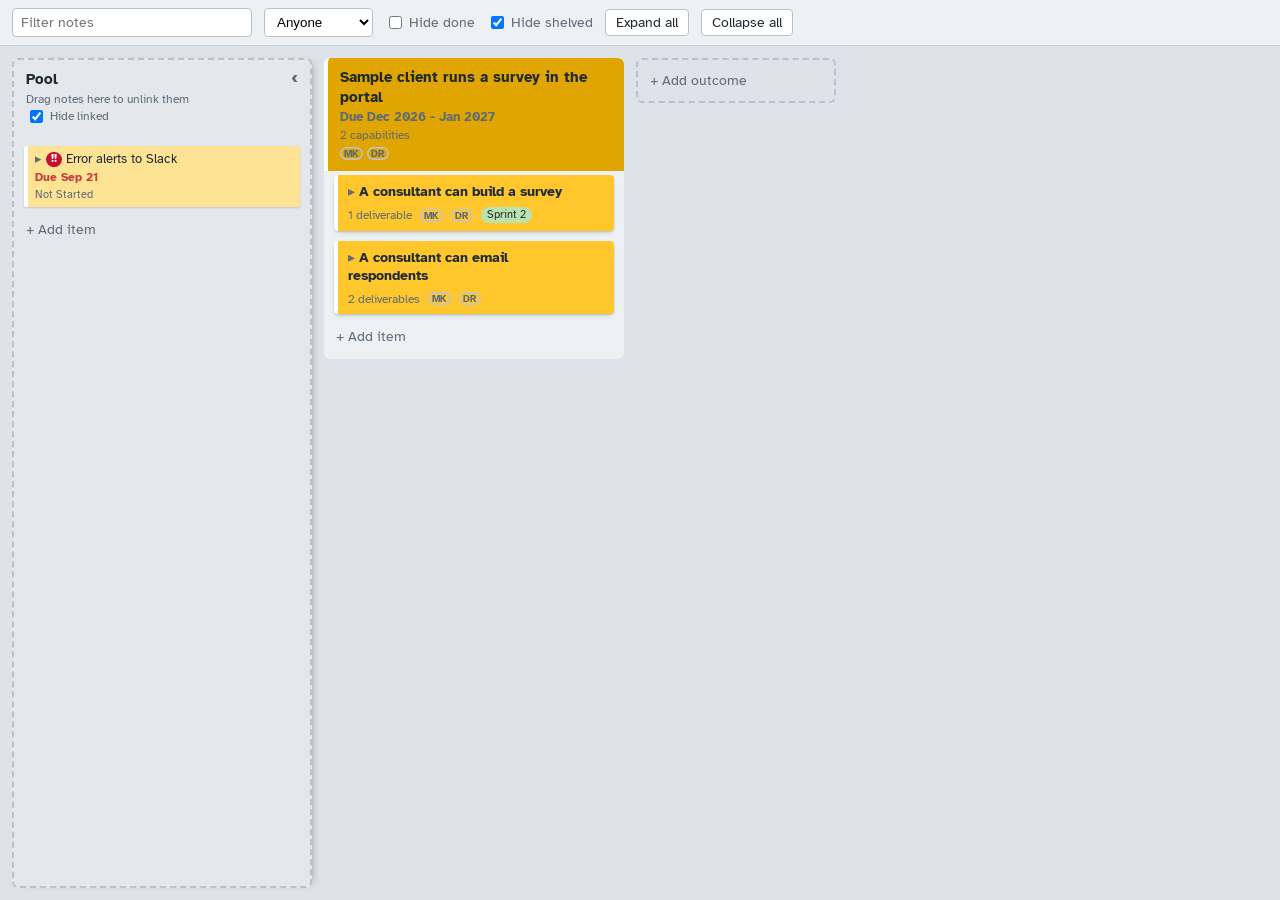
==== outcome-board-dev/index.html @ 43835d72 "renamed dev directory" ====
<!doctype html>
<html lang="en">
  <head>
    <meta charset="utf-8" />
    <meta name="viewport" content="width=device-width, initial-scale=1" />
    <title>Link board</title>
    <link rel="preconnect" href="https://fonts.googleapis.com" />
    <link
      rel="stylesheet"
      href="https://fonts.googleapis.com/css2?family=Atkinson+Hyperlegible:ital,wght@0,400;0,700;1,400&display=swap"
    />
    <link rel="stylesheet" href="style.css" />
    <script src="https://docs.getgrist.com/grist-plugin-api.js"></script>
  </head>
  <body>
    <header class="toolbar">
      <input
        id="search"
        type="search"
        placeholder="Filter notes"
        aria-label="Filter notes"
      />
      <select id="who" aria-label="Show what someone is on">
        <option value="">Anyone</option>
      </select>
      <label class="toggle"
        ><input id="hideDone" type="checkbox" /> Hide done</label
      >
      <label class="toggle" title="Hide tabled and archived items"
        ><input id="hideShelved" type="checkbox" checked /> Hide shelved</label
      >
      <button id="expandAll" type="button">Expand all</button>
      <button id="collapseAll" type="button">Collapse all</button>
      <span id="status" class="status" role="status" aria-live="polite"></span>
    </header>
    <main id="board" class="board" tabindex="-1"></main>
    <aside id="pane" class="pane" hidden></aside>
    <div id="toast" class="toast" role="status" aria-live="polite"></div>
    <script src="mock.js"></script>
    <script type="module" src="board.js"></script>
    <!-- index.html?test runs the tests (see test.js) -->
    <script type="module">
      if (new URLSearchParams(location.search).has("test")) import("./test.js");
    </script>
  </body>
</html>
---- outcome-board-dev/style.css ----
:root {
  /* !important: grist-plugin-api.js sets color-scheme inline to match the Grist theme, which
     turns unstyled inputs dark gray; the widget's colors are all light. */
  color-scheme: light !important;
  --board: #dde3e8;
  --lane: #eef1f4;
  --ink: #1f2a33;
  --muted: #5c6b78;
  /* card backgrounds ramp by level so they're told apart: dark yellow (outcome) to white (task) */
  --card-o: #e0a500;
  --card-c: #ffc72c;
  --card-d: #ffe395;
  --card-t: #ffffff;
  --card-edge: #d5dbe0;
  --chip: #e8ecf0;
  --select: #2b6cb0;
  --danger: #c63c3c;
  /* item statuses, white (not started) to dark blue (done) */
  --st-not-started: #ffffff;
  --st-progress: #7fd6e3;
  --st-review: #00aec7;
  --st-done: #00587c;
  --urgent: #c8102e;
  font-family: "Atkinson Hyperlegible", "Segoe UI", system-ui, sans-serif;
  font-size: 14px;
  color: var(--ink);
}
* {
  box-sizing: border-box;
}
body {
  margin: 0;
  height: 100vh;
  display: flex;
  flex-direction: column;
  background: var(--board);
  overflow: hidden;
}
button,
input {
  font: inherit;
  color: inherit;
}

.toolbar {
  display: flex;
  flex-wrap: wrap;
  gap: 8px 12px;
  align-items: center;
  padding: 8px 12px;
  background: var(--lane);
  border-bottom: 1px solid #c9d1d8;
}
.toolbar input[type="search"],
.toolbar select {
  padding: 5px 8px;
  border: 1px solid #b8c2cb;
  border-radius: 4px;
  background: #fff;
}
.toolbar input[type="search"] {
  width: 240px;
}
.toolbar button {
  padding: 4px 10px;
  border: 1px solid #b8c2cb;
  border-radius: 4px;
  background: #fff;
  cursor: pointer;
}
.toggle {
  display: flex;
  gap: 4px;
  align-items: center;
  color: var(--muted);
}
.status {
  margin-left: auto;
  color: var(--muted);
}

.board {
  flex: 1;
  transition: margin-right 0.15s;
  display: flex;
  gap: 12px;
  padding: 12px;
  overflow-x: auto;
  align-items: flex-start;
  outline: none;
}
.lane {
  flex: 0 0 300px;
  max-height: 100%;
  display: flex;
  flex-direction: column;
  background: var(--lane);
  border-radius: 6px;
}
.lane.unlinked {
  background: #e4e8ec;
  border: 2px dashed #b8c2cb;
  position: sticky; /* the pool stays put while the other lists scroll sideways */
  left: 0;
  z-index: 1;
  align-self: stretch; /* full height, so nothing shows under it */
  box-shadow:
    -12px 0 0 var(--board),
    6px 0 8px -6px rgba(0, 0, 0, 0.3); /* the first covers the board's left margin */
}
.lane-head {
  padding: 10px 12px 8px;
  font-size: 15px;
  font-weight: 700;
  line-height: 1.3;
  cursor: pointer;
  border-radius: 6px 6px 0 0;
}
/* the pool's collapse button (at the pool's top right: the pool is position: sticky), and the strip
   it collapses to (view.js poolHTML) */
.pool-x {
  position: absolute;
  top: 6px;
  right: 6px;
  border: none;
  background: none;
  color: var(--muted);
  font-size: 18px;
  line-height: 1;
  padding: 2px 6px;
  border-radius: 3px;
  cursor: pointer;
}
.pool-x:hover {
  background: rgba(0, 0, 0, 0.08);
}
.lane.unlinked.closed {
  flex-basis: 36px;
}
.lane.unlinked.closed > .lane-head {
  flex: 1;
  display: flex;
  flex-direction: column;
  align-items: center;
  gap: 6px;
  padding: 8px 0;
  color: var(--muted);
  font-size: 16px;
}
.lane.unlinked.closed .name {
  writing-mode: vertical-rl;
  font-size: 14px;
}
.lane-head .sub {
  display: block;
  font-weight: 400;
  color: var(--muted);
  font-size: 12px;
  margin-top: 2px;
}
.lane-body {
  flex: 1;
  overflow-y: auto;
  padding: 4px 10px 10px;
  min-height: 60px;
  display: flex;
  flex-direction: column;
  gap: 10px;
}
.lane-body > * {
  flex-shrink: 0; /* a long list scrolls; its notes never squash (and overlap) */
}
.add {
  border: none;
  background: none;
  color: var(--muted);
  text-align: left;
  padding: 4px 2px;
  cursor: pointer;
}
.add:hover {
  color: var(--ink);
}
.add-lane {
  flex: 0 0 200px;
  padding: 12px;
  border: 2px dashed #b8c2cb;
  border-radius: 6px;
  background: none;
  color: var(--muted);
  cursor: pointer;
  text-align: left;
}

/* Item cards go down in size and weight with the level: outcome (a list header, or a card on the
   sprints page), capability (a card with a bold title), deliverable (a smaller note), task (a row).
   Their backgrounds ramp from dark yellow to white by level; what's under a card is indented along a
   guide line. */
.lane-head[data-type="O"][data-status] {
  background: var(--card-o);
}
.cap {
  position: relative;
  background: var(--card-c);
  border-radius: 4px;
  box-shadow:
    0 1px 2px rgba(0, 0, 0, 0.15),
    0 3px 6px -3px rgba(0, 0, 0, 0.2);
  padding: 8px 10px 8px;
  cursor: grab;
}
.cap .dels,
.cap .trows {
  margin-left: 6px;
  padding-left: 8px;
  border-left: 1px solid var(--card-edge);
}
.cap-title {
  font-weight: 700;
  line-height: 1.3;
  padding-right: 36px;
}
.meta {
  display: flex;
  flex-wrap: wrap;
  gap: 8px;
  margin-top: 6px;
  font-size: 12px;
  color: var(--muted);
  align-items: center;
}
.pill {
  font-size: 11px;
  padding: 0 6px;
  border-radius: 8px;
  background: rgba(0, 0, 0, 0.08);
}
.pill.ok {
  background: #cfeedd;
  color: #1d6b45;
}
/* a shelved item (Tabled or Archived), when shown */
.shelved {
  opacity: 0.55;
}
.pill.shelf {
  background: none;
  border: 1px dashed currentColor;
  font-style: italic;
}
.copies {
  position: absolute;
  top: 6px;
  right: 26px;
  font-size: 11px;
  font-weight: 700;
  color: var(--muted);
}
.x {
  position: absolute;
  top: 3px;
  right: 4px;
  width: 20px;
  height: 20px;
  border: none;
  background: none;
  color: var(--muted);
  cursor: pointer;
  border-radius: 3px;
  line-height: 1;
  opacity: 0;
}
.cap:hover > .x,
.del:hover > .x,
.task:hover > .x,
.cap:focus-within > .x {
  opacity: 1;
}
.x:hover {
  background: rgba(0, 0, 0, 0.1);
  color: var(--ink);
}
.chev {
  border: none;
  background: none;
  cursor: pointer;
  padding: 0 4px 0 0;
  color: var(--muted);
}
.dels {
  display: flex;
  flex-direction: column;
  gap: 5px;
  margin-top: 8px;
  min-height: 8px;
}
/* tasks linked directly to a capability or outcome (rows like the sprints page's) */
.trows {
  display: flex;
  flex-direction: column;
  gap: 4px;
  margin-top: 8px;
}

/* Deliverable small note */
.del {
  position: relative;
  background: var(--card-d);
  border-radius: 2px;
  padding: 5px 24px 5px 7px;
  font-size: 13px;
  line-height: 1.3;
  box-shadow: 0 1px 2px rgba(0, 0, 0, 0.15);
  cursor: pointer;
}
.del[data-status="Done"] {
  border-left-color: var(--st-done);
  color: var(--muted);
}
.del .meta {
  margin-top: 2px;
  font-size: 11px;
}
.del .copies {
  top: 4px;
  right: 22px;
}
.del.open {
  box-shadow: 0 0 0 2px var(--select);
}

/* Urgency (view.js urgHTML): ! for Elevated, !! for High, in a small round red chip before the name;
   blank = normal. A deeper red than the statuses' pale colors. */
.urgmark {
  display: inline-block;
  min-width: 1.45em;
  margin-right: 4px;
  padding: 0 4px;
  border-radius: 999px;
  background: var(--urgent);
  color: #fff;
  font-size: 0.85em;
  font-weight: 700;
  line-height: 1.35;
  text-align: center;
  vertical-align: 1px;
}
/* Status bar at the left of an item's card, note, or row, and of an outcome list's header (core.js
   statusOf: blank counts as Not Started); a sprint's progress bar stacks the same colors */
[data-status="Not Started"] {
  --st: var(--st-not-started);
}
[data-status="In Progress"] {
  --st: var(--st-progress);
}
[data-status="Review"] {
  --st: var(--st-review);
}
[data-status="Done"] {
  --st: var(--st-done);
}
.lane-head[data-status],
.ocard[data-status],
.cap[data-status],
.del[data-status],
.trow[data-status],
.task[data-status] {
  border-left: 4px solid var(--st);
}
.cap.open,
.lane-head.open {
  box-shadow: 0 0 0 2px var(--select);
}

.selected {
  outline: 2px solid var(--select);
  outline-offset: 2px;
}
.twin {
  outline: 2px dashed var(--select);
  outline-offset: 2px;
}

.selected {
  outline-offset: -2px;
}
.dragging {
  opacity: 0.4;
}
.lane-marker {
  flex: 0 0 4px;
  align-self: stretch;
  background: var(--select);
  border-radius: 2px;
  margin: 0 -8px;
}
.lane-head[data-drag] {
  cursor: grab;
}
.drop-marker {
  height: 3px;
  background: var(--select);
  border-radius: 2px;
  margin: -2px 0;
}
.drop-into {
  box-shadow: 0 0 0 2px var(--select) !important;
}
.hidden {
  display: none !important;
}

.pane[hidden] {
  display: none;
}
body.pane-open .board,
body.pane-open .toolbar {
  margin-right: 360px; /* keep clear of the side pane */
}
/* Task pane */
.pane {
  position: fixed;
  top: 0;
  right: 0;
  bottom: 0;
  width: 360px;
  background: #fff;
  border-left: 1px solid #c9d1d8;
  box-shadow: -6px 0 18px rgba(0, 0, 0, 0.12);
  display: flex;
  flex-direction: column;
}
.pane-head {
  padding: 14px 16px 10px;
  border-bottom: 1px solid #e3e7eb;
  position: relative;
}
.pane-head .x {
  opacity: 1;
  top: 10px;
  right: 10px;
}
textarea.title {
  display: block;
  width: calc(100% - 28px);
  font: inherit;
  font-size: 16px;
  font-weight: 700;
  line-height: 1.3;
  border: 1px solid transparent;
  border-radius: 4px;
  padding: 2px 4px;
  margin: 0 0 6px -5px;
  resize: none;
  overflow: hidden;
  background: transparent;
  color: var(--ink);
}
/* In-place naming: a new note (+ Add ...) or a renamed task */
textarea.draft {
  display: block;
  width: 100%;
  font: inherit;
  line-height: 1.3;
  border: 1px solid #b8c2cb;
  border-radius: 3px;
  padding: 2px 4px;
  background: #fff;
  resize: none;
  overflow: hidden;
  outline: none;
}
.cap > textarea.draft,
.lane-head textarea.draft {
  font-weight: 700;
}
.task textarea.draft {
  flex: 1;
}
textarea.title:hover {
  border-color: #d5dbe0;
}
textarea.title:focus {
  border-color: #b8c2cb;
  background: #fff;
  outline: none;
}
.kind {
  font-size: 11px;
  text-transform: uppercase;
  letter-spacing: 0.06em;
  color: var(--muted);
  margin-bottom: 2px;
}
.summary {
  font-size: 12px;
  color: var(--muted);
  margin-top: 6px;
  display: flex;
  gap: 6px;
}
.fields {
  display: grid;
  grid-template-columns: 1fr 1fr;
  gap: 10px 14px;
  margin-top: 12px;
}
.field {
  display: flex;
  flex-direction: column;
  gap: 2px;
  font-size: 12px;
  color: var(--muted);
}
.field input,
.field select {
  padding: 4px 6px;
  border: 1px solid #b8c2cb;
  border-radius: 4px;
  background: #fff;
  color: var(--ink);
  font-size: 13px;
}
/* a checklist task's urgency button: empty (normal), ! or !! (click to cycle) */
.urg {
  flex: 0 0 22px;
  height: 16px;
  margin-top: 1px;
  border: 1px solid #aab5bf;
  border-radius: 3px;
  background: #fff;
  cursor: pointer;
  padding: 0;
  font-size: 11px;
  font-weight: 700;
  line-height: 1;
}
.urg[data-u="Elevated"],
.urg[data-u="High"] {
  background: var(--urgent);
  border-color: var(--urgent);
  color: #fff;
}
.teff {
  width: 58px;
  padding: 1px 4px;
  border: 1px solid transparent;
  border-radius: 3px;
  font-size: 12px;
  background: transparent;
  color: var(--muted);
}
.task:hover .teff,
.teff:focus {
  border-color: #b8c2cb;
  background: #fff;
}
.task .name {
  flex: 1;
  cursor: pointer; /* opens the task's side pane */
}
.task .name:hover {
  text-decoration: underline;
}
.pane-note {
  font-size: 12px;
  color: var(--muted);
  white-space: pre-wrap;
  margin-top: 6px;
}
.chips {
  display: flex;
  flex-wrap: wrap;
  gap: 4px;
  margin-top: 6px;
}
.chip {
  font-size: 11px;
  background: var(--chip);
  padding: 1px 6px;
  border-radius: 3px;
}
.chip label {
  color: var(--muted);
  white-space: nowrap;
}
.chip [data-open] {
  border: none;
  background: none;
  padding: 0;
  font: inherit;
  color: inherit;
  cursor: pointer;
  text-align: left;
}
.chip [data-open]:hover {
  text-decoration: underline;
}
.chip input {
  margin: 0 1px 0 4px;
  vertical-align: -2px;
}
.trow .pill,
.task .pill {
  align-self: center; /* "optional" on a task row */
}
/* Sprint pills: one color per sprint; outlined = inherited from a parent */
.sp {
  display: inline-block;
  max-width: 10em;
  padding: 0 6px;
  border-radius: 8px;
  background: var(--sp);
  color: var(--ink);
  font-size: 11px;
  line-height: 16px;
  white-space: nowrap;
  overflow: hidden;
  text-overflow: ellipsis;
  vertical-align: middle;
}
.sp.via {
  background: none;
  box-shadow: inset 0 0 0 1.5px var(--sp);
  color: var(--muted);
}
.progress {
  display: flex;
  align-items: center;
  gap: 6px;
  margin-top: 4px;
  font-size: 12px;
  font-weight: 400;
  color: var(--muted);
}
.progress .bar {
  flex: 1;
  display: flex;
  height: 6px;
  border-radius: 3px;
  background: rgba(0, 0, 0, 0.08);
  overflow: hidden;
}
.progress .bar span {
  height: 100%;
  background: var(--st);
}
.lane-head .sp {
  margin: 4px 4px 0 0;
}
.sp-x {
  border: none;
  background: none;
  padding: 0 0 0 4px;
  color: inherit;
  cursor: pointer;
}
.sprints {
  display: flex;
  flex-wrap: wrap;
  gap: 6px;
  align-items: center;
  margin-top: 8px;
  font-size: 12px;
}
.sprints .label {
  color: var(--muted);
}
.sprints .sp {
  max-width: none;
}
.sprints textarea.draft {
  flex: 1;
  min-width: 10em;
  width: auto;
}
.sprints select {
  font: inherit;
}
.task {
  flex-wrap: wrap; /* the assign and sprint menus and pills drop to a second line when the row is full */
}
.task .name {
  flex: 1 1 8em;
}
/* initials of the people an item is assigned to */
.who {
  font-size: 10px;
  font-weight: 700;
  padding: 0 4px;
  border-radius: 8px;
  background: #bcc5ce; /* shows on every card color, white to dark yellow */
  color: var(--ink);
  align-self: center;
}
.who.via {
  background: none;
  box-shadow: inset 0 0 0 1.5px #bcc5ce;
  color: var(--muted);
}
.lane-head .who {
  margin-right: 4px;
}
.people {
  display: flex;
  gap: 12px;
  padding: 4px 0;
  color: var(--ink);
}
.field .people input {
  width: auto; /* checkboxes, not full-width text boxes */
  margin: 0 3px 0 0;
}
.tsprints {
  order: 1; /* after the trash button, so that stays on the first line */
  display: flex;
  flex-wrap: wrap;
  gap: 4px;
  align-items: center;
}
.task select {
  flex: none;
  max-width: 7.5em;
  font-size: 12px;
  border: 1px solid transparent;
  border-radius: 3px;
  background: transparent;
  color: var(--muted);
}
.task:hover select,
.task select:focus {
  border-color: #b8c2cb;
  background: #fff;
}
.tasks {
  flex: 1;
  overflow-y: auto;
  padding: 8px 10px;
  display: flex;
  flex-direction: column;
  gap: 2px;
}
.task {
  position: relative;
  display: flex;
  gap: 8px;
  align-items: flex-start;
  padding: 5px 26px 5px 6px;
  font-size: 13px;
  border-radius: 3px;
  cursor: grab;
}
.task:hover {
  background: #f2f4f6;
}
.task input {
  margin-top: 2px;
}
.task.done .name {
  text-decoration: line-through;
  color: var(--muted);
}
.task.hit {
  background: #d6e6f7; /* matches the filter */
}
.trash {
  flex: 0 0 18px;
  height: 18px;
  padding: 0;
  border: none;
  background: none;
  color: var(--muted);
  cursor: pointer;
  opacity: 0;
}
.task:hover > .trash,
.trash:focus {
  opacity: 1;
}
.trash:hover {
  color: var(--danger);
}
/* Delete: pane footer button and the inline confirmation (pane or task row) */
.pane-foot {
  margin-top: auto;
  padding: 8px 16px 12px;
  border-top: 1px solid #e3e7eb;
}
.danger-link {
  padding: 0;
  border: none;
  background: none;
  color: var(--danger);
  font-size: 13px;
  cursor: pointer;
}
.danger-link:hover {
  text-decoration: underline;
}
.confirm {
  flex: 1;
  display: flex;
  flex-wrap: wrap;
  gap: 6px;
  align-items: center;
}
.confirm span {
  flex-basis: 100%;
}
.confirm button {
  padding: 3px 10px;
  border: 1px solid #b8c2cb;
  border-radius: 4px;
  background: #fff;
  cursor: pointer;
}
.confirm button.danger {
  background: var(--danger);
  border-color: var(--danger);
  color: #fff;
}
.task .copies {
  top: 6px;
  right: 24px;
}
.pane form {
  padding: 10px;
  border-top: 1px solid #e3e7eb;
}
.pane form input {
  width: 100%;
  padding: 6px 8px;
  border: 1px solid #b8c2cb;
  border-radius: 4px;
}
.empty {
  color: var(--muted);
  padding: 8px 6px;
}

.toast {
  position: fixed;
  left: 50%;
  bottom: 16px;
  transform: translateX(-50%);
  background: var(--ink);
  color: #fff;
  padding: 8px 14px;
  border-radius: 4px;
  font-size: 13px;
  opacity: 0;
  pointer-events: none;
  transition: opacity 0.15s;
  max-width: 80vw;
}
.toast.show {
  opacity: 1;
}
:focus-visible {
  outline: 2px solid var(--select);
  outline-offset: 2px;
}
@media (prefers-reduced-motion: reduce) {
  .toast,
  .board {
    transition: none;
  }
}
.task .copies {
  position: static;
  font-size: 11px;
  font-weight: 700;
  color: var(--muted);
  margin-top: 2px;
}
.field {
  min-width: 0;
}
.field input,
.field select {
  width: 100%;
  min-width: 0;
}
.del:has(> .copies) {
  padding-right: 44px;
}
.metrics {
  display: flex;
  gap: 6px;
  margin-top: 3px;
  font-size: 12px;
  color: var(--muted);
}
.del .metrics {
  font-size: 11px;
  margin-top: 1px;
}
.metrics .dot {
  opacity: 0.6;
}

/* Sprints page */
.sprint .lane-head {
  border-top: 5px solid var(--sp);
}
.sprint .lane-body > .dels {
  margin-top: 0;
}
.sprint .cap .del > .x {
  display: none; /* inherited from the capability: take that out of the sprint instead */
}
.ocard:hover > .x,
.trow:hover > .x {
  opacity: 1;
}
.ocard,
.trow {
  position: relative;
  background: var(--card-o);
  border-radius: 3px;
  box-shadow: 0 1px 2px rgba(0, 0, 0, 0.15);
  cursor: pointer;
}
.ocard {
  padding: 9px 26px 9px 10px;
  font-size: 15px;
  font-weight: 700;
  line-height: 1.3;
}
.ocard .meta {
  font-weight: 400;
}
/* what an outcome card shows when it's open (view.js ocardHTML) */
.ocard .obody {
  display: flex;
  flex-direction: column;
  gap: 10px;
  margin-top: 8px;
  font-weight: 400;
}
.ocard.open,
.trow.open {
  box-shadow: 0 0 0 2px var(--select);
}
.trow {
  background: var(--card-t);
  display: flex;
  flex-wrap: wrap; /* when the row is narrow, what follows the name drops to a second line */
  gap: 2px 6px;
  align-items: flex-start;
  padding: 4px 26px 4px 7px;
  font-size: 12px;
}
.trow .name {
  flex: 1 1 8em;
}
.trow input {
  margin-top: 2px;
}
.trow.done .name {
  text-decoration: line-through;
  color: var(--muted);
}
/* "+ Add item" on a sprint: type chips over a name box */
.additem {
  display: flex;
  flex-direction: column;
  gap: 4px;
}
.type-chips {
  display: flex;
  flex-wrap: wrap;
  gap: 4px;
}
.type-chip {
  font: inherit;
  font-size: 11px;
  padding: 1px 8px;
  border: 1px solid #b8c2cb;
  border-radius: 10px;
  background: #fff;
  color: var(--muted);
  cursor: pointer;
}
.type-chip[aria-pressed="true"] {
  background: var(--select);
  border-color: var(--select);
  color: #fff;
}
.additem input {
  font: inherit;
  padding: 4px 6px;
  border: 1px solid #b8c2cb;
  border-radius: 3px;
}
/* when an item is due; red once overdue */
.due {
  white-space: nowrap;
}
.tsprints .due {
  font-size: 12px;
  color: var(--muted);
}
/* on its own line under the title of an outcome list, card, or note (and a sprint's dates) */
.lane-head > .due,
.lane-head > .dates,
.cap > .due,
.ocard > .due,
.del > .due {
  display: block;
  margin-top: 2px;
  font-size: 13px;
  font-weight: 700;
  color: var(--muted);
}
.del > .due {
  font-size: 12px;
}
.trow > .due {
  font-weight: 700;
  color: var(--muted);
}
.due.late {
  color: var(--danger);
  font-weight: 700;
}
/* the sprints page shows an item's sprints by the list it's in, so the notes don't repeat them */
.sprints-page #board .sp {
  display: none;
}

/* Dragging (view.js): the copy of the note that follows the pointer, and the pointer, which shows
   when the note can't be dropped where it is */
.ghost {
  position: fixed;
  top: 0;
  left: 0;
  z-index: 10;
  margin: 0;
  opacity: 0.85;
  pointer-events: none;
  box-shadow: 0 6px 18px rgba(0, 0, 0, 0.25);
}
.lane-head.ghost {
  background: var(--lane);
}
.drag-on,
.drag-on * {
  cursor: grabbing !important;
}
.drag-on.no-drop,
.drag-on.no-drop * {
  cursor: no-drop !important;
}
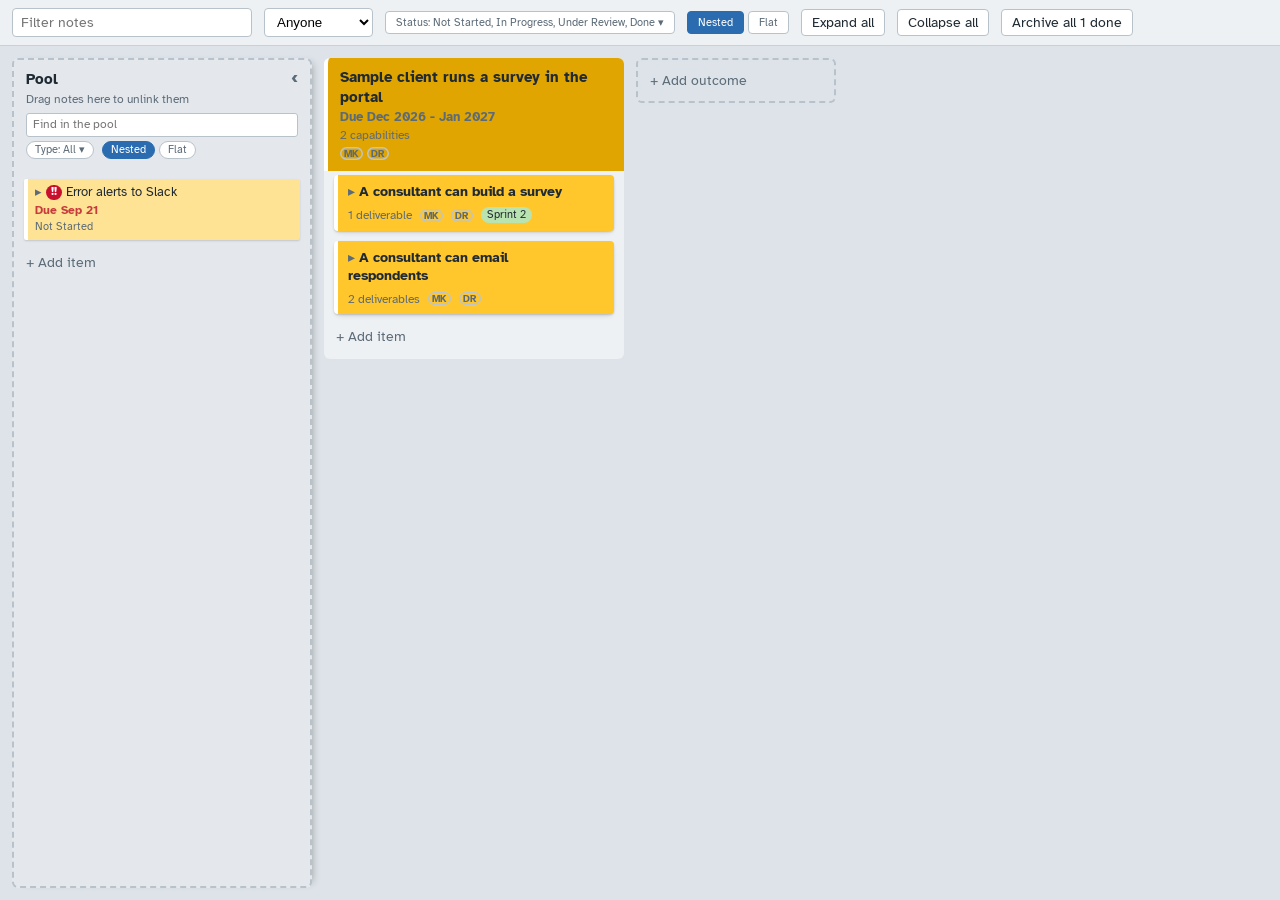
==== commit d851236b: "merge 'main' dir into 'dev' dir" ====
--- a/outcome-board-dev/index.html
+++ b/outcome-board-dev/index.html
@@ -23,14 +23,31 @@
       <select id="who" aria-label="Show what someone is on">
         <option value="">Anyone</option>
       </select>
-      <label class="toggle"
-        ><input id="hideDone" type="checkbox" /> Hide done</label
-      >
-      <label class="toggle" title="Hide tabled and archived items"
-        ><input id="hideShelved" type="checkbox" checked /> Hide shelved</label
-      >
+      <span id="statusMenu" data-hide="Dropped,Tabled,Paused,Archived"></span>
+      <span class="type-chips">
+        <button
+          type="button"
+          class="type-chip"
+          data-listview="nested"
+          aria-pressed="true"
+          title="Each list shows its cards, with what's under them"
+        >
+          Nested
+        </button>
+        <button
+          type="button"
+          class="type-chip"
+          data-listview="flat"
+          aria-pressed="false"
+          title="Each list shows everything under it that the filters let through, each on its own"
+        >
+          Flat
+        </button>
+      </span>
       <button id="expandAll" type="button">Expand all</button>
       <button id="collapseAll" type="button">Collapse all</button>
+      <button id="archiveDone" type="button">Archive all done</button>
+      <span id="archiveConfirm" class="archive-confirm" hidden></span>
       <span id="status" class="status" role="status" aria-live="polite"></span>
     </header>
     <main id="board" class="board" tabindex="-1"></main>
--- a/outcome-board-dev/style.css
+++ b/outcome-board-dev/style.css
@@ -20,6 +20,7 @@
   --st-progress: #7fd6e3;
   --st-review: #00aec7;
   --st-done: #00587c;
+  --st-dropped: #b8c2cb; /* gray: dropped work isn't on that scale */
   --urgent: #c8102e;
   font-family: "Atkinson Hyperlegible", "Segoe UI", system-ui, sans-serif;
   font-size: 14px;
@@ -40,6 +41,17 @@
 input {
   font: inherit;
   color: inherit;
+}
+/* `ticked` text in names (see rich() in core.js) */
+code {
+  font-family: Consolas, "Cascadia Mono", ui-monospace, monospace;
+  font-size: 0.92em;
+  background: var(--ink);
+  color: #fff;
+  padding: 0 0.3em;
+  border-radius: 3px;
+  -webkit-box-decoration-break: clone;
+  box-decoration-break: clone;
 }
 
 .toolbar {
@@ -68,6 +80,27 @@
   background: #fff;
   cursor: pointer;
 }
+/* "Archive done" (view.js archiveButton): its label says where, so a long name is cut short; and the
+   question it asks first */
+#archiveDone {
+  max-width: 22em;
+  overflow: hidden;
+  text-overflow: ellipsis;
+  white-space: nowrap;
+}
+.archive-confirm {
+  display: flex;
+  gap: 6px;
+  align-items: center;
+}
+.archive-confirm[hidden] {
+  display: none;
+}
+.archive-confirm .danger {
+  background: var(--danger);
+  border-color: var(--danger);
+  color: #fff;
+}
 .toggle {
   display: flex;
   gap: 4px;
@@ -91,6 +124,8 @@
 }
 .lane {
   flex: 0 0 300px;
+  min-width: 0; /* every list stays 300px wide: what's in it wraps instead */
+  overflow-wrap: anywhere; /* even a long unbroken word, e.g. a file name */
   max-height: 100%;
   display: flex;
   flex-direction: column;
@@ -157,6 +192,49 @@
   color: var(--muted);
   font-size: 12px;
   margin-top: 2px;
+}
+/* the pool's own search box, type chips, and Nested / Flat (view.js poolHTML) */
+.pool-tools {
+  display: flex;
+  flex-wrap: wrap;
+  align-items: center;
+  gap: 4px 8px;
+  margin-top: 6px;
+  font-size: 12px;
+  font-weight: 400;
+  cursor: default;
+}
+/* the Type menu: a button, and the list of levels it opens (like a spreadsheet's column filter) */
+.check-menu {
+  position: relative;
+}
+.menu-list {
+  position: absolute;
+  top: calc(100% + 2px);
+  left: 0;
+  z-index: 5;
+  display: flex;
+  flex-direction: column;
+  gap: 2px;
+  padding: 6px 10px;
+  background: #fff;
+  border: 1px solid #b8c2cb;
+  border-radius: 4px;
+  box-shadow: 0 2px 8px rgba(0, 0, 0, 0.2);
+  white-space: nowrap;
+}
+.menu-list label {
+  display: flex;
+  gap: 6px;
+  align-items: center;
+  cursor: pointer;
+}
+.pool-tools input[type="search"] {
+  flex-basis: 100%;
+  font: inherit;
+  padding: 3px 6px;
+  border: 1px solid #b8c2cb;
+  border-radius: 3px;
 }
 .lane-body {
   flex: 1;
@@ -347,17 +425,25 @@
 }
 /* Status bar at the left of an item's card, note, or row, and of an outcome list's header (core.js
    statusOf: blank counts as Not Started); a sprint's progress bar stacks the same colors */
-[data-status="Not Started"] {
+/* A shelved status shows the color of where it stopped: Tabled as Not Started, Paused as In
+   Progress, Archived as Done; Dropped is gray. */
+[data-status="Not Started"],
+[data-status="Tabled"] {
   --st: var(--st-not-started);
 }
-[data-status="In Progress"] {
+[data-status="In Progress"],
+[data-status="Paused"] {
   --st: var(--st-progress);
 }
-[data-status="Review"] {
+[data-status="Under Review"] {
   --st: var(--st-review);
 }
-[data-status="Done"] {
+[data-status="Done"],
+[data-status="Archived"] {
   --st: var(--st-done);
+}
+[data-status="Dropped"] {
+  --st: var(--st-dropped);
 }
 .lane-head[data-status],
 .ocard[data-status],
